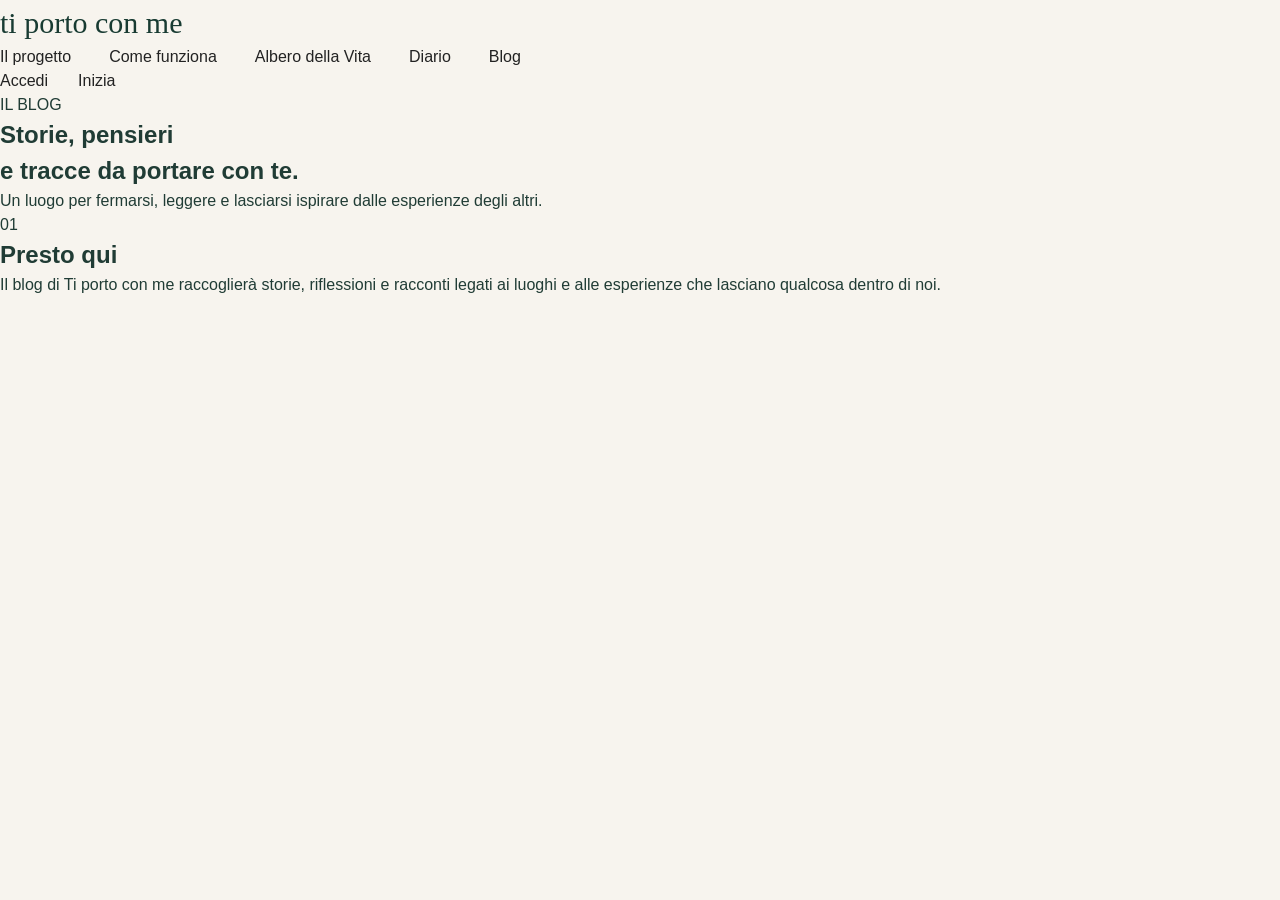
==== src/blog.html @ ff24ed56 "Collega pagina Blog" ====
<!DOCTYPE html>
<html lang="it">
<head>
  <meta charset="UTF-8">
  <meta name="viewport" content="width=device-width, initial-scale=1.0">
  <title>Blog — Ti porto con me</title>
  <link rel="stylesheet" href="style.css">
</head>

<body>

  <header class="site-header">
    <a href="index.html" class="logo">
      ti porto con me
    </a>

    <nav>
      <a href="index.html">Il progetto</a>
      <a href="index.html">Come funziona</a>
      <a href="index.html">Albero della Vita</a>
      <a href="diario.html">Diario</a>
      <a href="blog.html">Blog</a>
    </nav>

    <div class="header-actions">
      <a href="#" class="login">Accedi</a>
      <a href="racconta.html" class="btn-primary">Inizia</a>
    </div>
  </header>

  <main>

    <section class="page-intro">
      <span class="eyebrow">IL BLOG</span>

      <h1>
        Storie, pensieri<br>
        e tracce da portare con te.
      </h1>

      <p>
        Un luogo per fermarsi, leggere e lasciarsi ispirare
        dalle esperienze degli altri.
      </p>
    </section>

    <section class="blog-placeholder">

      <article class="blog-card">
        <span class="blog-number">01</span>
        <h2>Presto qui</h2>
        <p>
          Il blog di Ti porto con me raccoglierà storie,
          riflessioni e racconti legati ai luoghi e alle esperienze
          che lasciano qualcosa dentro di noi.
        </p>
      </article>

    </section>

  </main>

</body>
</html>
---- src/style.css ----
/* =========================================================
   TI PORTO CON ME
   STILE GENERALE
========================================================= */

* {
  box-sizing: border-box;
  margin: 0;
  padding: 0;
}

html {
  scroll-behavior: smooth;
}

body {
  font-family: Arial, Helvetica, sans-serif;
  color: #203c35;
  background: #f7f4ee;
  line-height: 1.5;
}

button,
input,
textarea {
  font: inherit;
}


/* =========================================================
   HEADER
========================================================= */

.header {
  height: 90px;
  padding: 0 6%;
  display: flex;
  align-items: center;
  justify-content: space-between;
  background: #f7f4ee;
  position: relative;
  z-index: 10;
}

.logo {
  display: flex;
  align-items: center;
  gap: 18px;
  text-decoration: none;
  font-family: Georgia, "Times New Roman", serif;
  font-size: 30px;
  color: #183b32;
}

.logo-mountain {
  font-size: 42px;
  line-height: 1;
}

nav {
  display: flex;
  gap: 38px;
}

nav a,
.header-actions a {
  text-decoration: none;
  color: #222;
  font-size: 16px;
}

nav a:hover,
.header-actions a:hover {
  color: #183b32;
}

.header-actions {
  display: flex;
  align-items: center;
  gap: 30px;
}

.button {
  background: #183b32;
  color: white !important;
  padding: 14px 25px;
  border-radius: 12px;
}


/* =========================================================
   PAGINA RACCONTA
========================================================= */

.racconta-page {
  padding: 65px 6% 90px;
  background: #f7f4ee;
}


/* =========================================================
   INTRODUZIONE
========================================================= */

.racconta-intro {
  max-width: 920px;
  margin: 0 auto 45px;
}

.racconta-symbol {
  width: 55px;
  height: 1px;
  background: #183b32;
  margin-bottom: 28px;
  position: relative;
}

.racconta-symbol::after {
  content: "⌁";
  position: absolute;
  left: 20px;
  top: -18px;
  background: #f7f4ee;
  padding: 0 8px;
  font-size: 25px;
  color: #183b32;
}

.racconta-intro h1 {
  font-family: Georgia, "Times New Roman", serif;
  font-size: clamp(46px, 5vw, 72px);
  line-height: 1.05;
  font-weight: 400;
  letter-spacing: -2px;
  color: #183b32;
  max-width: 850px;
}

.racconta-intro p {
  margin-top: 25px;
  font-size: 19px;
  line-height: 1.7;
  color: #333;
  max-width: 600px;
}


/* =========================================================
   CARD RACCONTO
========================================================= */

.racconto-card {
  max-width: 920px;
  margin: 0 auto;
  background: #fffdf9;
  border: 1px solid rgba(32, 60, 53, 0.10);
  border-radius: 4px;
  padding: 55px;
  box-shadow: 0 15px 45px rgba(32, 60, 53, 0.05);
}


/* =========================================================
   FORM
========================================================= */

.form-group {
  margin-bottom: 34px;
}

.form-group > label {
  display: block;
  font-family: Georgia, "Times New Roman", serif;
  font-size: 23px;
  color: #183b32;
  margin-bottom: 12px;
}

.form-row {
  display: grid;
  grid-template-columns: 1fr 1fr;
  gap: 28px;
}

input[type="text"],
input[type="date"],
textarea {
  width: 100%;
  border: 1px solid rgba(32, 60, 53, 0.20);
  border-radius: 3px;
  background: #fff;
  color: #203c35;
  padding: 15px 17px;
  font-size: 16px;
  outline: none;
  transition: border-color 0.2s, box-shadow 0.2s;
}

input[type="text"]:focus,
input[type="date"]:focus,
textarea:focus {
  border-color: #183b32;
  box-shadow: 0 0 0 3px rgba(24, 59, 50, 0.07);
}

textarea {
  resize: vertical;
  min-height: 190px;
  line-height: 1.65;
}

input::placeholder,
textarea::placeholder {
  color: #999;
}


/* =========================================================
   EMOZIONI
========================================================= */

.emotions-group {
  margin-top: 15px;
}

.emotions-description {
  font-size: 15px;
  color: #666;
  margin-top: -4px;
  margin-bottom: 18px;
}

.emotions {
  display: flex;
  flex-wrap: wrap;
  gap: 10px;
}

.emotions button {
  border: 1px solid rgba(32, 60, 53, 0.20);
  background: transparent;
  color: #203c35;
  padding: 10px 18px;
  border-radius: 30px;
  cursor: pointer;
  transition:
    background 0.2s,
    color 0.2s,
    border-color 0.2s,
    transform 0.15s;
}

.emotions button:hover {
  border-color: #183b32;
  transform: translateY(-1px);
}

.emotions button.selected {
  background: #183b32;
  color: #fff;
  border-color: #183b32;
}


/* =========================================================
   INTENSITÀ EMOZIONI
========================================================= */

.intensity-area {
  display: none;
  margin-top: 28px;
  padding: 25px 28px;
  background: #f3f1eb;
  border-radius: 3px;
  border-left: 3px solid #183b32;
}

.intensity-area.visible {
  display: block;
}

.intensity-title {
  font-family: Georgia, "Times New Roman", serif;
  font-size: 21px;
  color: #183b32;
  margin-bottom: 4px;
}

.intensity-subtitle {
  font-size: 14px;
  color: #666;
  margin-bottom: 22px;
}

.emotion-intensity {
  display: grid;
  grid-template-columns: 160px 1fr;
  align-items: center;
  gap: 20px;
  padding: 13px 0;
  border-bottom: 1px solid rgba(32, 60, 53, 0.10);
}

.emotion-intensity:last-child {
  border-bottom: none;
}

.emotion-intensity-name {
  font-family: Georgia, "Times New Roman", serif;
  font-size: 18px;
  color: #183b32;
}

.intensity-scale {
  display: flex;
  align-items: center;
  gap: 9px;
}

.intensity-dot {
  width: 24px;
  height: 24px;
  border-radius: 50%;
  border: 1px solid rgba(32, 60, 53, 0.30);
  background: transparent;
  cursor: pointer;
  transition:
    background 0.2s,
    border-color 0.2s,
    transform 0.15s;
}

.intensity-dot:hover {
  transform: scale(1.1);
  border-color: #183b32;
}

.intensity-dot.active {
  background: #183b32;
  border-color: #183b32;
}

.intensity-value {
  margin-left: 7px;
  font-size: 14px;
  color: #666;
  min-width: 28px;
}


/* =========================================================
   FOTOGRAFIA
========================================================= */

.photo-upload {
  min-height: 125px;
  border: 1px dashed rgba(32, 60, 53, 0.30);
  background: #fcfbf7;
  display: flex;
  align-items: center;
  justify-content: center;
  gap: 14px;
  padding: 25px;
  transition:
    border-color 0.2s,
    background 0.2s;
}

.photo-upload:hover {
  border-color: #183b32;
  background: #faf8f2;
}

.photo-upload input[type="file"] {
  max-width: 250px;
  color: #333;
}

.photo-upload span {
  font-size: 16px;
  color: #555;
}

.photo-preview {
  display: none;
  margin-top: 20px;
  width: 100%;
  overflow: hidden;
  border-radius: 4px;
}

.photo-preview:not(:empty) {
  display: block;
}

.photo-preview img {
  display: block;
  width: 100%;
  max-height: 520px;
  object-fit: cover;
  border-radius: 4px;
}


/* =========================================================
   NOTA PRIVACY
========================================================= */

.privacy-note {
  display: flex;
  align-items: center;
  gap: 18px;
  padding: 23px 25px;
  margin-top: 10px;
  background: #f1f0eb;
  color: #35544c;
}

.privacy-note span {
  font-size: 29px;
  flex-shrink: 0;
}

.privacy-note p {
  font-size: 15px;
  line-height: 1.5;
}


/* =========================================================
   AZIONI FORM
========================================================= */

.form-actions {
  display: flex;
  align-items: center;
  justify-content: space-between;
  gap: 25px;
  margin-top: 45px;
  padding-top: 30px;
  border-top: 1px solid rgba(32, 60, 53, 0.15);
}

.secondary-button {
  color: #183b32;
  text-decoration: none;
  font-size: 16px;
}

.secondary-button:hover {
  text-decoration: underline;
}

.primary-button {
  border: none;
  background: #183b32;
  color: white;
  padding: 17px 30px;
  border-radius: 12px;
  font-size: 16px;
  cursor: pointer;
  transition:
    background 0.2s,
    transform 0.15s;
}

.primary-button:hover {
  background: #102f28;
  transform: translateY(-1px);
}


/* =========================================================
   FOOTER
========================================================= */

footer {
  min-height: 100px;
  padding: 25px 6%;
  display: flex;
  align-items: center;
  justify-content: space-between;
  gap: 30px;
  background: #183b32;
  color: white;
}

.footer-logo {
  font-family: Georgia, "Times New Roman", serif;
  font-size: 21px;
  white-space: nowrap;
}

.footer-logo span {
  font-size: 30px;
  margin-right: 8px;
}

.copyright {
  font-size: 14px;
  white-space: nowrap;
}

.footer-links {
  display: flex;
  gap: 30px;
}

.footer-links a {
  color: white;
  text-decoration: none;
  font-size: 14px;
}

.footer-links a:hover {
  text-decoration: underline;
}

.social {
  font-size: 24px;
  white-space: nowrap;
}


/* =========================================================
   RESPONSIVE — TABLET
========================================================= */

@media (max-width: 900px) {

  nav {
    display: none;
  }

  .header {
    padding: 0 5%;
  }

  .racconta-page {
    padding: 50px 5% 70px;
  }

  .racconto-card {
    padding: 40px;
  }

  .emotion-intensity {
    grid-template-columns: 130px 1fr;
  }

  footer {
    flex-wrap: wrap;
  }
}


/* =========================================================
   RESPONSIVE — MOBILE
========================================================= */

@media (max-width: 600px) {

  .header {
    height: 75px;
    padding: 0 6%;
  }

  .logo {
    font-size: 22px;
    gap: 10px;
  }

  .logo-mountain {
    font-size: 30px;
  }

  .header-actions {
    gap: 0;
  }

  .header-actions a:first-child {
    display: none;
  }

  .header-actions .button {
    padding: 11px 18px;
  }

  .racconta-page {
    padding: 40px 5% 60px;
  }

  .racconta-intro {
    margin-bottom: 30px;
  }

  .racconta-intro h1 {
    font-size: 43px;
    letter-spacing: -1px;
  }

  .racconta-intro p {
    font-size: 17px;
  }

  .racconto-card {
    padding: 28px 20px;
  }

  .form-row {
    grid-template-columns: 1fr;
    gap: 0;
  }

  .form-group > label {
    font-size: 21px;
  }

  .emotions {
    gap: 8px;
  }

  .emotions button {
    padding: 9px 14px;
    font-size: 14px;
  }

  .intensity-area {
    padding: 20px 16px;
  }

  .emotion-intensity {
    grid-template-columns: 1fr;
    gap: 8px;
  }

  .intensity-scale {
    gap: 7px;
  }

  .intensity-dot {
    width: 27px;
    height: 27px;
  }

  .photo-upload {
    flex-direction: column;
    text-align: center;
  }

  .photo-upload span {
    font-size: 14px;
  }

  .privacy-note {
    align-items: flex-start;
    padding: 20px;
  }

  .form-actions {
    flex-direction: column-reverse;
    align-items: stretch;
  }

  .primary-button {
    width: 100%;
  }

  .secondary-button {
    text-align: center;
  }

  footer {
    padding: 30px 6%;
    flex-direction: column;
    align-items: flex-start;
  }

  .footer-links {
    display: none;
  }

  .social {
    align-self: flex-end;
  }

  .copyright {
    white-space: normal;
  }
}
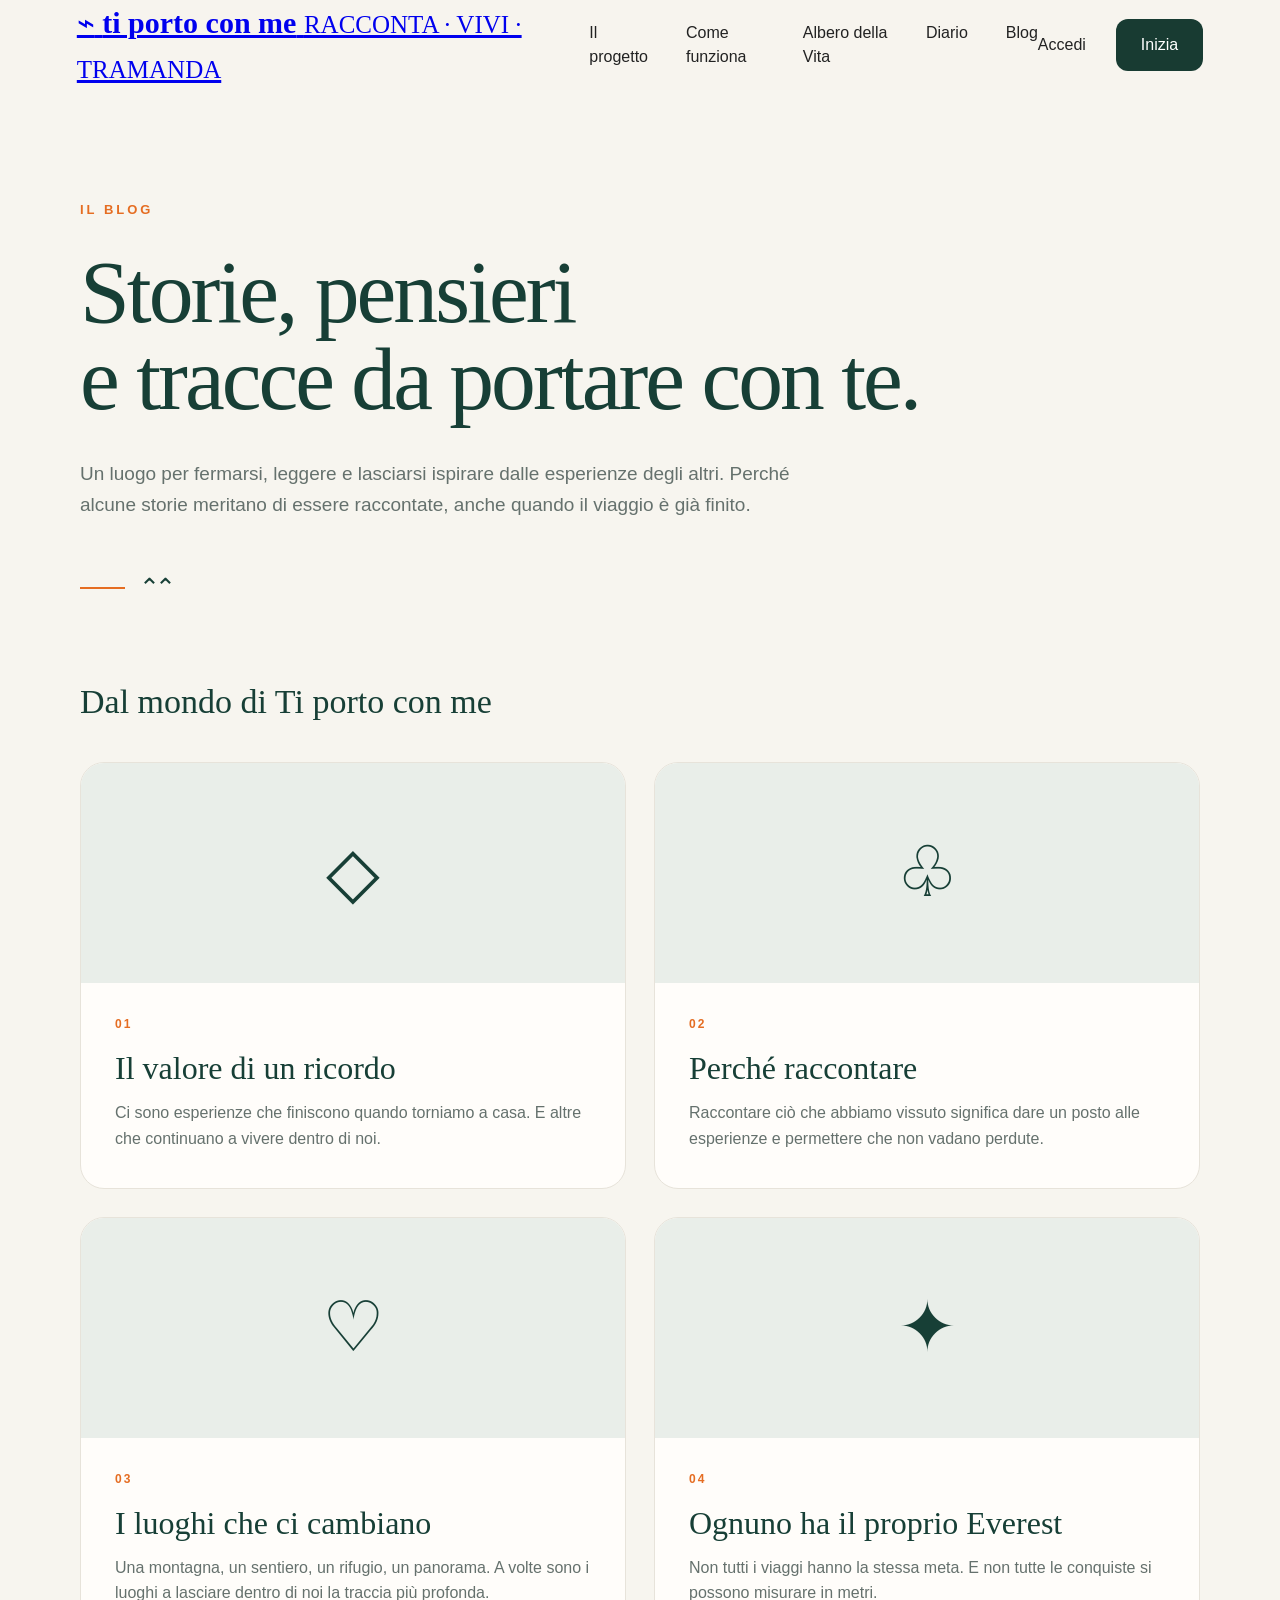
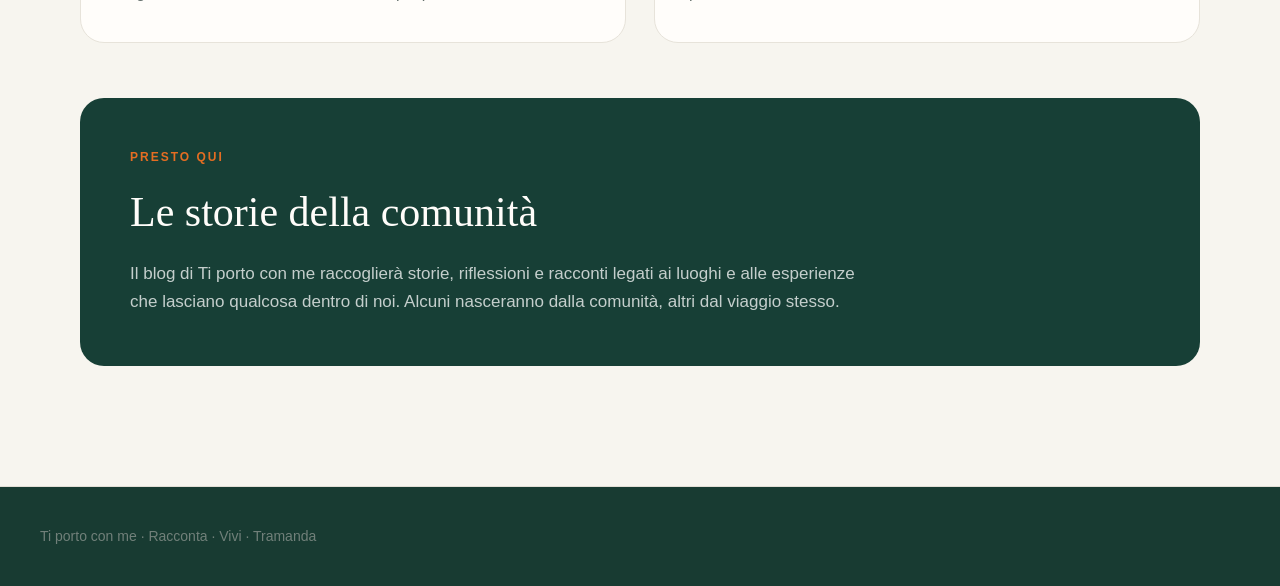
==== commit 4ccfcc39: "Completa pagina Blog" ====
--- a/src/blog.html
+++ b/src/blog.html
@@ -1,64 +1,457 @@
 <!DOCTYPE html>
 <html lang="it">
 <head>
-  <meta charset="UTF-8">
-  <meta name="viewport" content="width=device-width, initial-scale=1.0">
-  <title>Blog — Ti porto con me</title>
-  <link rel="stylesheet" href="style.css">
+    <meta charset="UTF-8">
+    <meta name="viewport" content="width=device-width, initial-scale=1.0">
+
+    <title>Blog — Ti porto con me</title>
+
+    <link rel="stylesheet" href="style.css">
+
+    <style>
+        /* =========================================================
+           BLOG — STILI SPECIFICI DELLA PAGINA
+           ========================================================= */
+
+        .blog-page {
+            min-height: 100vh;
+            background: #f7f5ef;
+            color: #173f36;
+        }
+
+        .blog-hero {
+            max-width: 1200px;
+            margin: 0 auto;
+            padding: 110px 40px 70px;
+        }
+
+        .blog-eyebrow {
+            margin: 0 0 28px;
+            color: #e56d22;
+            font-size: 13px;
+            font-weight: 700;
+            letter-spacing: 3px;
+            text-transform: uppercase;
+        }
+
+        .blog-title {
+            max-width: 850px;
+            margin: 0;
+            color: #173f36;
+            font-family: Georgia, "Times New Roman", serif;
+            font-size: clamp(52px, 7vw, 92px);
+            font-weight: 400;
+            line-height: .98;
+            letter-spacing: -3px;
+        }
+
+        .blog-intro {
+            max-width: 720px;
+            margin: 35px 0 0;
+            color: #65716d;
+            font-size: 19px;
+            line-height: 1.65;
+        }
+
+        .blog-divider {
+            display: flex;
+            align-items: center;
+            gap: 14px;
+            margin-top: 48px;
+        }
+
+        .blog-divider-line {
+            width: 45px;
+            height: 2px;
+            background: #e56d22;
+        }
+
+        .blog-divider-mountain {
+            color: #173f36;
+            font-size: 25px;
+            letter-spacing: -5px;
+        }
+
+        .blog-content {
+            max-width: 1200px;
+            margin: 0 auto;
+            padding: 0 40px 120px;
+        }
+
+        .blog-section-label {
+            margin: 0 0 35px;
+            color: #173f36;
+            font-family: Georgia, "Times New Roman", serif;
+            font-size: 34px;
+            font-weight: 400;
+        }
+
+        .blog-grid {
+            display: grid;
+            grid-template-columns: repeat(2, 1fr);
+            gap: 28px;
+        }
+
+        .blog-card {
+            overflow: hidden;
+            background: #fffdfa;
+            border: 1px solid #e7e3da;
+            border-radius: 24px;
+            transition: transform .2s ease, box-shadow .2s ease;
+        }
+
+        .blog-card:hover {
+            transform: translateY(-4px);
+            box-shadow: 0 16px 40px rgba(23, 63, 54, .08);
+        }
+
+        .blog-card-top {
+            min-height: 220px;
+            display: flex;
+            align-items: center;
+            justify-content: center;
+            background: #e9eee9;
+        }
+
+        .blog-card-symbol {
+            color: #173f36;
+            font-family: Georgia, "Times New Roman", serif;
+            font-size: 70px;
+            line-height: 1;
+        }
+
+        .blog-card-body {
+            padding: 32px 34px 36px;
+        }
+
+        .blog-card-number {
+            margin-bottom: 18px;
+            color: #e56d22;
+            font-size: 12px;
+            font-weight: 700;
+            letter-spacing: 2px;
+        }
+
+        .blog-card-title {
+            margin: 0 0 14px;
+            color: #173f36;
+            font-family: Georgia, "Times New Roman", serif;
+            font-size: 32px;
+            font-weight: 400;
+            line-height: 1.1;
+        }
+
+        .blog-card-text {
+            margin: 0;
+            color: #65716d;
+            font-size: 16px;
+            line-height: 1.6;
+        }
+
+        .blog-coming {
+            margin-top: 55px;
+            padding: 50px;
+            background: #173f36;
+            border-radius: 24px;
+            color: #fffdfa;
+        }
+
+        .blog-coming-number {
+            margin-bottom: 15px;
+            color: #e56d22;
+            font-size: 12px;
+            font-weight: 700;
+            letter-spacing: 2px;
+        }
+
+        .blog-coming-title {
+            margin: 0 0 16px;
+            color: #fffdfa;
+            font-family: Georgia, "Times New Roman", serif;
+            font-size: 42px;
+            font-weight: 400;
+        }
+
+        .blog-coming-text {
+            max-width: 750px;
+            margin: 0;
+            color: rgba(255,255,255,.75);
+            font-size: 17px;
+            line-height: 1.65;
+        }
+
+        .blog-footer {
+            border-top: 1px solid #e2ded5;
+            padding: 35px 40px;
+            text-align: center;
+            color: #71807a;
+            font-size: 14px;
+        }
+
+        @media (max-width: 800px) {
+
+            .blog-hero {
+                padding: 80px 24px 50px;
+            }
+
+            .blog-content {
+                padding: 0 24px 80px;
+            }
+
+            .blog-grid {
+                grid-template-columns: 1fr;
+            }
+
+            .blog-title {
+                font-size: 55px;
+                letter-spacing: -2px;
+            }
+
+            .blog-coming {
+                padding: 35px 28px;
+            }
+
+            .blog-coming-title {
+                font-size: 34px;
+            }
+        }
+    </style>
 </head>
 
 <body>
 
-  <header class="site-header">
-    <a href="index.html" class="logo">
-      ti porto con me
-    </a>
-
-    <nav>
-      <a href="index.html">Il progetto</a>
-      <a href="index.html">Come funziona</a>
-      <a href="index.html">Albero della Vita</a>
-      <a href="diario.html">Diario</a>
-      <a href="blog.html">Blog</a>
-    </nav>
-
-    <div class="header-actions">
-      <a href="#" class="login">Accedi</a>
-      <a href="racconta.html" class="btn-primary">Inizia</a>
+    <div class="blog-page">
+
+        <!-- =====================================================
+             HEADER
+             ===================================================== -->
+
+        <header class="header">
+
+            <div class="logo">
+                <a href="index.html">
+                    <span>⌁</span>
+                    <strong>ti porto con me</strong>
+                    <small>RACCONTA · VIVI · TRAMANDA</small>
+                </a>
+            </div>
+
+            <nav>
+                <a href="index.html">Il progetto</a>
+                <a href="index.html">Come funziona</a>
+                <a href="index.html">Albero della Vita</a>
+                <a href="diario.html">Diario</a>
+                <a href="blog.html">Blog</a>
+            </nav>
+
+            <div class="header-actions">
+                <a href="#">Accedi</a>
+                <a href="racconta.html" class="button">Inizia</a>
+            </div>
+
+        </header>
+
+
+        <!-- =====================================================
+             HERO BLOG
+             ===================================================== -->
+
+        <main>
+
+            <section class="blog-hero">
+
+                <p class="blog-eyebrow">
+                    IL BLOG
+                </p>
+
+                <h1 class="blog-title">
+                    Storie, pensieri<br>
+                    e tracce da portare con te.
+                </h1>
+
+                <p class="blog-intro">
+                    Un luogo per fermarsi, leggere e lasciarsi ispirare
+                    dalle esperienze degli altri. Perché alcune storie
+                    meritano di essere raccontate, anche quando il viaggio
+                    è già finito.
+                </p>
+
+                <div class="blog-divider">
+                    <div class="blog-divider-line"></div>
+                    <div class="blog-divider-mountain">⌃⌃</div>
+                </div>
+
+            </section>
+
+
+            <!-- =================================================
+                 CONTENUTO
+                 ================================================= -->
+
+            <section class="blog-content">
+
+                <h2 class="blog-section-label">
+                    Dal mondo di Ti porto con me
+                </h2>
+
+                <div class="blog-grid">
+
+                    <article class="blog-card">
+
+                        <div class="blog-card-top">
+                            <div class="blog-card-symbol">
+                                ◇
+                            </div>
+                        </div>
+
+                        <div class="blog-card-body">
+
+                            <div class="blog-card-number">
+                                01
+                            </div>
+
+                            <h3 class="blog-card-title">
+                                Il valore di un ricordo
+                            </h3>
+
+                            <p class="blog-card-text">
+                                Ci sono esperienze che finiscono quando
+                                torniamo a casa. E altre che continuano
+                                a vivere dentro di noi.
+                            </p>
+
+                        </div>
+
+                    </article>
+
+
+                    <article class="blog-card">
+
+                        <div class="blog-card-top">
+                            <div class="blog-card-symbol">
+                                ♧
+                            </div>
+                        </div>
+
+                        <div class="blog-card-body">
+
+                            <div class="blog-card-number">
+                                02
+                            </div>
+
+                            <h3 class="blog-card-title">
+                                Perché raccontare
+                            </h3>
+
+                            <p class="blog-card-text">
+                                Raccontare ciò che abbiamo vissuto significa
+                                dare un posto alle esperienze e permettere
+                                che non vadano perdute.
+                            </p>
+
+                        </div>
+
+                    </article>
+
+
+                    <article class="blog-card">
+
+                        <div class="blog-card-top">
+                            <div class="blog-card-symbol">
+                                ♡
+                            </div>
+                        </div>
+
+                        <div class="blog-card-body">
+
+                            <div class="blog-card-number">
+                                03
+                            </div>
+
+                            <h3 class="blog-card-title">
+                                I luoghi che ci cambiano
+                            </h3>
+
+                            <p class="blog-card-text">
+                                Una montagna, un sentiero, un rifugio,
+                                un panorama. A volte sono i luoghi a lasciare
+                                dentro di noi la traccia più profonda.
+                            </p>
+
+                        </div>
+
+                    </article>
+
+
+                    <article class="blog-card">
+
+                        <div class="blog-card-top">
+                            <div class="blog-card-symbol">
+                                ✦
+                            </div>
+                        </div>
+
+                        <div class="blog-card-body">
+
+                            <div class="blog-card-number">
+                                04
+                            </div>
+
+                            <h3 class="blog-card-title">
+                                Ognuno ha il proprio Everest
+                            </h3>
+
+                            <p class="blog-card-text">
+                                Non tutti i viaggi hanno la stessa meta.
+                                E non tutte le conquiste si possono misurare
+                                in metri.
+                            </p>
+
+                        </div>
+
+                    </article>
+
+                </div>
+
+
+                <!-- =============================================
+                     PROSSIMAMENTE
+                     ============================================= -->
+
+                <div class="blog-coming">
+
+                    <div class="blog-coming-number">
+                        PRESTO QUI
+                    </div>
+
+                    <h2 class="blog-coming-title">
+                        Le storie della comunità
+                    </h2>
+
+                    <p class="blog-coming-text">
+                        Il blog di Ti porto con me raccoglierà storie,
+                        riflessioni e racconti legati ai luoghi e alle
+                        esperienze che lasciano qualcosa dentro di noi.
+                        Alcuni nasceranno dalla comunità, altri dal
+                        viaggio stesso.
+                    </p>
+
+                </div>
+
+            </section>
+
+        </main>
+
+
+        <!-- =====================================================
+             FOOTER
+             ===================================================== -->
+
+        <footer class="blog-footer">
+            Ti porto con me · Racconta · Vivi · Tramanda
+        </footer>
+
     </div>
-  </header>
-
-  <main>
-
-    <section class="page-intro">
-      <span class="eyebrow">IL BLOG</span>
-
-      <h1>
-        Storie, pensieri<br>
-        e tracce da portare con te.
-      </h1>
-
-      <p>
-        Un luogo per fermarsi, leggere e lasciarsi ispirare
-        dalle esperienze degli altri.
-      </p>
-    </section>
-
-    <section class="blog-placeholder">
-
-      <article class="blog-card">
-        <span class="blog-number">01</span>
-        <h2>Presto qui</h2>
-        <p>
-          Il blog di Ti porto con me raccoglierà storie,
-          riflessioni e racconti legati ai luoghi e alle esperienze
-          che lasciano qualcosa dentro di noi.
-        </p>
-      </article>
-
-    </section>
-
-  </main>
 
 </body>
 </html>
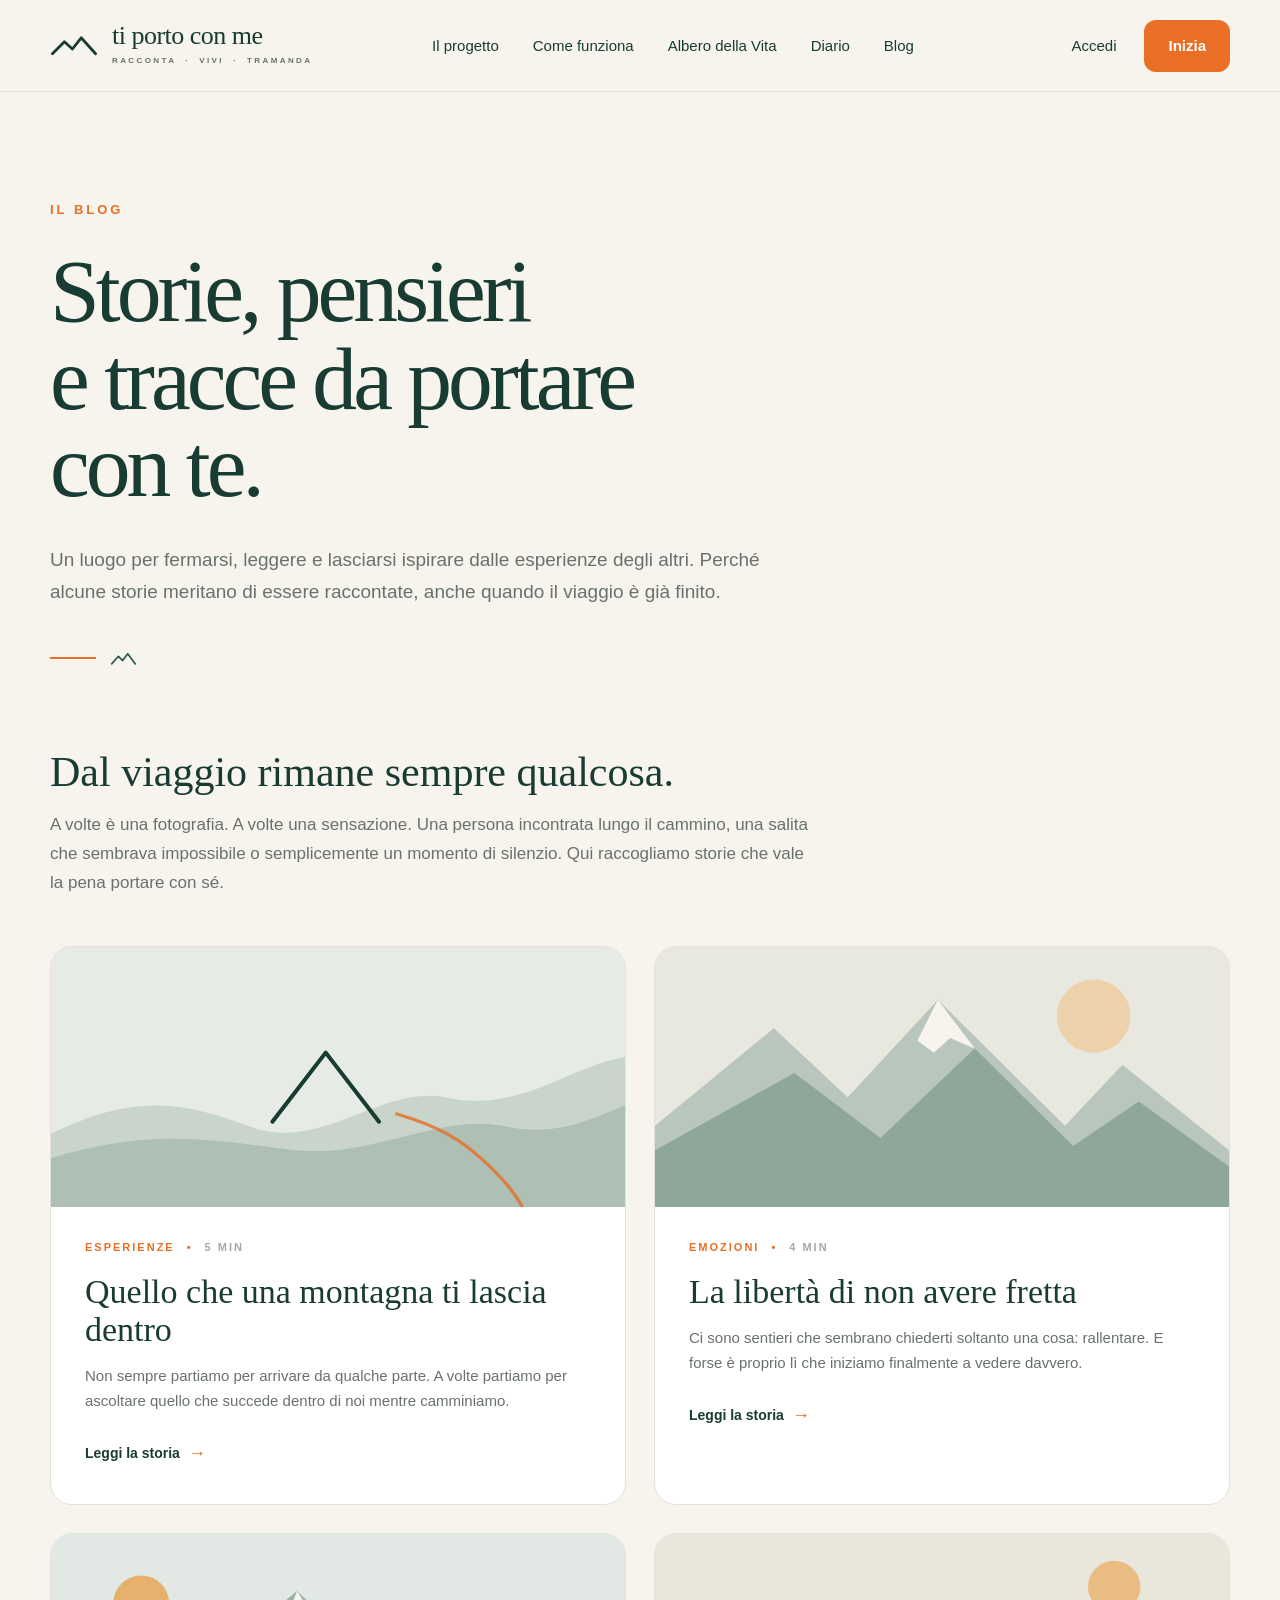
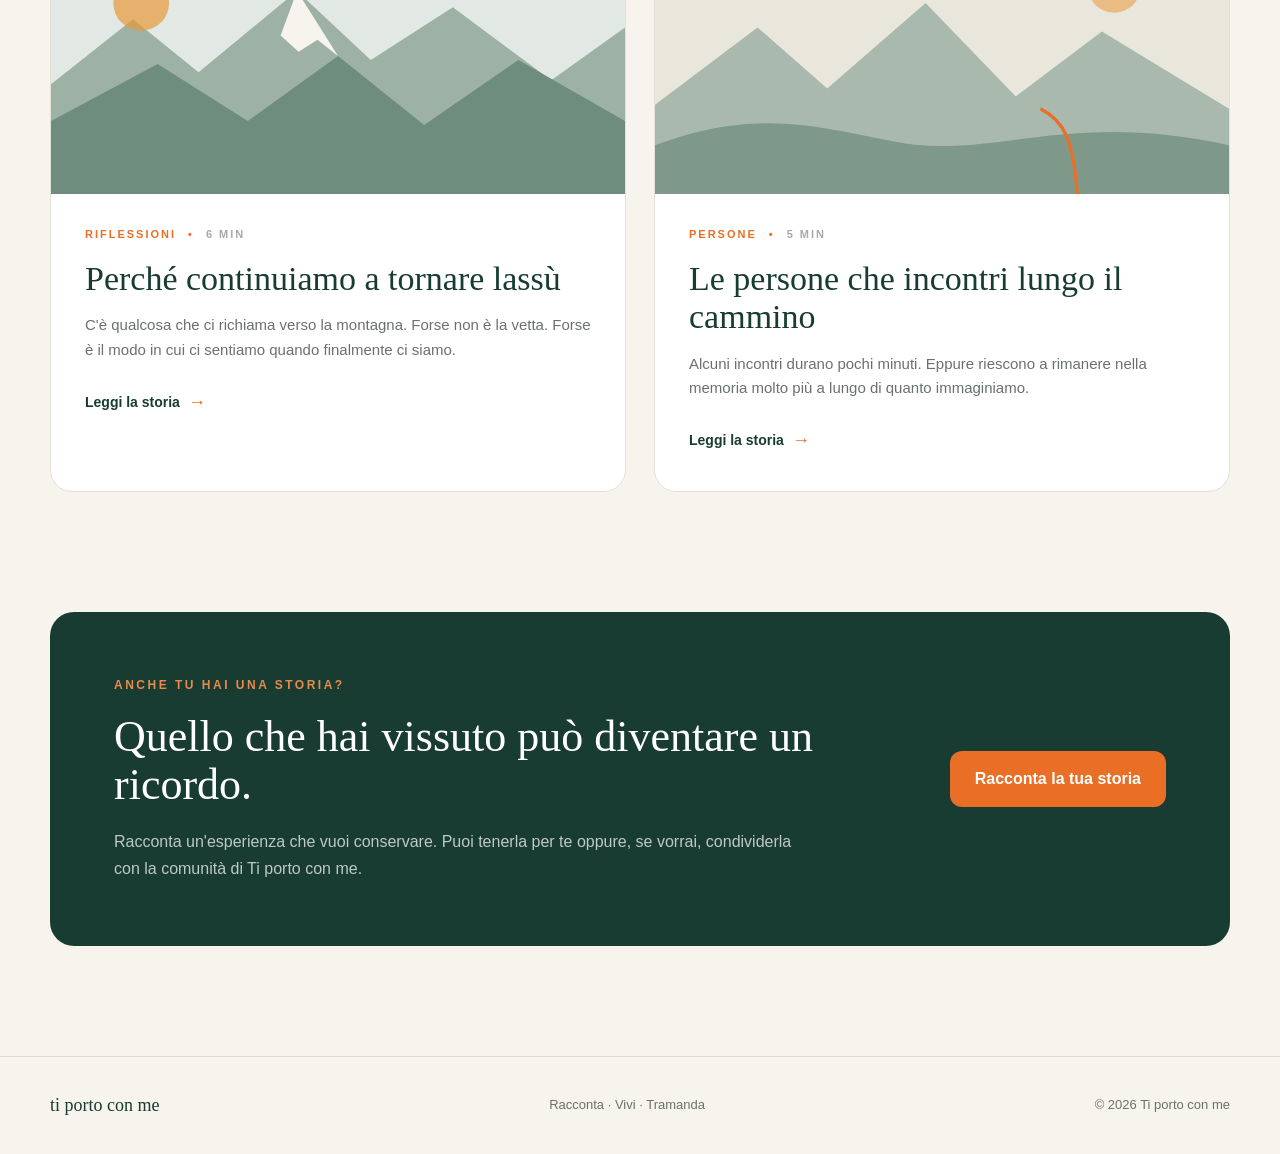
==== commit 8d273c7d: "Ridisegna pagina Blog" ====
--- a/src/blog.html
+++ b/src/blog.html
@@ -1,457 +1,1057 @@
 <!DOCTYPE html>
 <html lang="it">
 <head>
-    <meta charset="UTF-8">
-    <meta name="viewport" content="width=device-width, initial-scale=1.0">
-
-    <title>Blog — Ti porto con me</title>
-
-    <link rel="stylesheet" href="style.css">
-
-    <style>
-        /* =========================================================
-           BLOG — STILI SPECIFICI DELLA PAGINA
-           ========================================================= */
-
-        .blog-page {
-            min-height: 100vh;
-            background: #f7f5ef;
-            color: #173f36;
-        }
-
-        .blog-hero {
-            max-width: 1200px;
-            margin: 0 auto;
-            padding: 110px 40px 70px;
-        }
-
-        .blog-eyebrow {
-            margin: 0 0 28px;
-            color: #e56d22;
-            font-size: 13px;
-            font-weight: 700;
-            letter-spacing: 3px;
-            text-transform: uppercase;
-        }
-
-        .blog-title {
-            max-width: 850px;
-            margin: 0;
-            color: #173f36;
-            font-family: Georgia, "Times New Roman", serif;
-            font-size: clamp(52px, 7vw, 92px);
-            font-weight: 400;
-            line-height: .98;
-            letter-spacing: -3px;
-        }
-
-        .blog-intro {
-            max-width: 720px;
-            margin: 35px 0 0;
-            color: #65716d;
-            font-size: 19px;
-            line-height: 1.65;
-        }
-
-        .blog-divider {
-            display: flex;
-            align-items: center;
-            gap: 14px;
-            margin-top: 48px;
-        }
-
-        .blog-divider-line {
-            width: 45px;
-            height: 2px;
-            background: #e56d22;
-        }
-
-        .blog-divider-mountain {
-            color: #173f36;
-            font-size: 25px;
-            letter-spacing: -5px;
-        }
-
-        .blog-content {
-            max-width: 1200px;
-            margin: 0 auto;
-            padding: 0 40px 120px;
-        }
-
-        .blog-section-label {
-            margin: 0 0 35px;
-            color: #173f36;
-            font-family: Georgia, "Times New Roman", serif;
-            font-size: 34px;
-            font-weight: 400;
-        }
-
-        .blog-grid {
-            display: grid;
-            grid-template-columns: repeat(2, 1fr);
-            gap: 28px;
-        }
-
-        .blog-card {
-            overflow: hidden;
-            background: #fffdfa;
-            border: 1px solid #e7e3da;
-            border-radius: 24px;
-            transition: transform .2s ease, box-shadow .2s ease;
-        }
-
-        .blog-card:hover {
-            transform: translateY(-4px);
-            box-shadow: 0 16px 40px rgba(23, 63, 54, .08);
-        }
-
-        .blog-card-top {
-            min-height: 220px;
-            display: flex;
-            align-items: center;
-            justify-content: center;
-            background: #e9eee9;
-        }
-
-        .blog-card-symbol {
-            color: #173f36;
-            font-family: Georgia, "Times New Roman", serif;
-            font-size: 70px;
-            line-height: 1;
-        }
-
-        .blog-card-body {
-            padding: 32px 34px 36px;
-        }
-
-        .blog-card-number {
-            margin-bottom: 18px;
-            color: #e56d22;
-            font-size: 12px;
-            font-weight: 700;
-            letter-spacing: 2px;
-        }
-
-        .blog-card-title {
-            margin: 0 0 14px;
-            color: #173f36;
-            font-family: Georgia, "Times New Roman", serif;
-            font-size: 32px;
-            font-weight: 400;
-            line-height: 1.1;
-        }
-
-        .blog-card-text {
-            margin: 0;
-            color: #65716d;
-            font-size: 16px;
-            line-height: 1.6;
-        }
-
-        .blog-coming {
-            margin-top: 55px;
-            padding: 50px;
-            background: #173f36;
-            border-radius: 24px;
-            color: #fffdfa;
-        }
-
-        .blog-coming-number {
-            margin-bottom: 15px;
-            color: #e56d22;
-            font-size: 12px;
-            font-weight: 700;
-            letter-spacing: 2px;
-        }
-
-        .blog-coming-title {
-            margin: 0 0 16px;
-            color: #fffdfa;
-            font-family: Georgia, "Times New Roman", serif;
-            font-size: 42px;
-            font-weight: 400;
-        }
-
-        .blog-coming-text {
-            max-width: 750px;
-            margin: 0;
-            color: rgba(255,255,255,.75);
-            font-size: 17px;
-            line-height: 1.65;
-        }
-
-        .blog-footer {
-            border-top: 1px solid #e2ded5;
-            padding: 35px 40px;
-            text-align: center;
-            color: #71807a;
-            font-size: 14px;
-        }
-
-        @media (max-width: 800px) {
-
-            .blog-hero {
-                padding: 80px 24px 50px;
-            }
-
-            .blog-content {
-                padding: 0 24px 80px;
-            }
-
-            .blog-grid {
-                grid-template-columns: 1fr;
-            }
-
-            .blog-title {
-                font-size: 55px;
-                letter-spacing: -2px;
-            }
-
-            .blog-coming {
-                padding: 35px 28px;
-            }
-
-            .blog-coming-title {
-                font-size: 34px;
-            }
-        }
-    </style>
+  <meta charset="UTF-8">
+  <meta name="viewport" content="width=device-width, initial-scale=1.0">
+
+  <title>Blog | Ti porto con me</title>
+
+  <style>
+    /* =========================================================
+       TI PORTO CON ME — BLOG
+       ========================================================= */
+
+    :root {
+      --verde: #183b32;
+      --verde-2: #28584b;
+      --crema: #f7f4ee;
+      --crema-2: #efede6;
+      --arancio: #e86f25;
+      --grigio: #69716d;
+      --bianco: #ffffff;
+      --bordo: #dedbd3;
+    }
+
+    * {
+      box-sizing: border-box;
+      margin: 0;
+      padding: 0;
+    }
+
+    html {
+      scroll-behavior: smooth;
+    }
+
+    body {
+      background: var(--crema);
+      color: var(--verde);
+      font-family: Inter, Arial, sans-serif;
+      line-height: 1.6;
+    }
+
+    a {
+      color: inherit;
+      text-decoration: none;
+    }
+
+    /* =========================================================
+       HEADER
+       ========================================================= */
+
+    .header {
+      width: 100%;
+      height: 92px;
+      background: rgba(247, 244, 238, 0.97);
+      border-bottom: 1px solid #e5e1d9;
+      display: flex;
+      align-items: center;
+      position: relative;
+      z-index: 10;
+    }
+
+    .header-inner {
+      width: min(1180px, calc(100% - 64px));
+      margin: 0 auto;
+      display: flex;
+      align-items: center;
+      justify-content: space-between;
+    }
+
+    .logo {
+      display: flex;
+      align-items: center;
+      gap: 14px;
+      min-width: 260px;
+    }
+
+    .logo-mark {
+      width: 48px;
+      height: 32px;
+      position: relative;
+      flex-shrink: 0;
+    }
+
+    .logo-mark svg {
+      width: 100%;
+      height: 100%;
+      display: block;
+    }
+
+    .logo-text {
+      display: flex;
+      flex-direction: column;
+    }
+
+    .logo-name {
+      font-family: Georgia, "Times New Roman", serif;
+      font-size: 26px;
+      line-height: 1;
+      letter-spacing: -0.5px;
+      color: var(--verde);
+    }
+
+    .logo-tagline {
+      margin-top: 6px;
+      font-size: 8px;
+      font-weight: 600;
+      letter-spacing: 2.4px;
+      color: var(--grigio);
+    }
+
+    .nav {
+      display: flex;
+      align-items: center;
+      gap: 34px;
+      font-size: 15px;
+      color: var(--verde);
+    }
+
+    .nav a {
+      transition: opacity 0.2s ease;
+      white-space: nowrap;
+    }
+
+    .nav a:hover {
+      opacity: 0.6;
+    }
+
+    .header-actions {
+      display: flex;
+      align-items: center;
+      gap: 28px;
+      margin-left: 38px;
+      font-size: 15px;
+      white-space: nowrap;
+    }
+
+    .start-button {
+      background: var(--arancio);
+      color: white;
+      padding: 14px 24px;
+      border-radius: 12px;
+      font-weight: 600;
+      transition: transform 0.2s ease, opacity 0.2s ease;
+    }
+
+    .start-button:hover {
+      transform: translateY(-1px);
+      opacity: 0.9;
+    }
+
+    /* =========================================================
+       HERO
+       ========================================================= */
+
+    .hero {
+      width: min(1180px, calc(100% - 64px));
+      margin: 0 auto;
+      padding: 108px 0 82px;
+    }
+
+    .eyebrow {
+      color: var(--arancio);
+      font-size: 13px;
+      font-weight: 700;
+      letter-spacing: 3px;
+      text-transform: uppercase;
+      margin-bottom: 26px;
+    }
+
+    .hero h1 {
+      max-width: 850px;
+      font-family: Georgia, "Times New Roman", serif;
+      font-size: clamp(58px, 7vw, 94px);
+      line-height: 0.98;
+      font-weight: 400;
+      letter-spacing: -4px;
+      color: var(--verde);
+    }
+
+    .hero-description {
+      max-width: 730px;
+      margin-top: 34px;
+      font-size: 19px;
+      line-height: 1.65;
+      color: var(--grigio);
+    }
+
+    .decoration {
+      display: flex;
+      align-items: center;
+      gap: 14px;
+      margin-top: 42px;
+    }
+
+    .decoration-line {
+      width: 46px;
+      height: 2px;
+      background: var(--arancio);
+    }
+
+    .decoration-mountain {
+      width: 27px;
+      height: 18px;
+    }
+
+    /* =========================================================
+       INTRO
+       ========================================================= */
+
+    .intro {
+      width: min(1180px, calc(100% - 64px));
+      margin: 0 auto;
+      padding: 0 0 48px;
+    }
+
+    .intro h2 {
+      font-family: Georgia, "Times New Roman", serif;
+      font-weight: 400;
+      font-size: 42px;
+      line-height: 1.1;
+      margin-bottom: 16px;
+    }
+
+    .intro p {
+      max-width: 760px;
+      color: var(--grigio);
+      font-size: 17px;
+      line-height: 1.7;
+    }
+
+    /* =========================================================
+       ARTICOLI
+       ========================================================= */
+
+    .articles {
+      width: min(1180px, calc(100% - 64px));
+      margin: 0 auto;
+      padding-bottom: 120px;
+    }
+
+    .article-grid {
+      display: grid;
+      grid-template-columns: repeat(2, 1fr);
+      gap: 28px;
+    }
+
+    .article-card {
+      background: var(--bianco);
+      border: 1px solid #e5e1d9;
+      border-radius: 22px;
+      overflow: hidden;
+      transition: transform 0.25s ease, box-shadow 0.25s ease;
+    }
+
+    .article-card:hover {
+      transform: translateY(-4px);
+      box-shadow: 0 18px 45px rgba(24, 59, 50, 0.08);
+    }
+
+    .article-image {
+      height: 260px;
+      background:
+        linear-gradient(
+          135deg,
+          #dfe7e1 0%,
+          #eef0ea 45%,
+          #d5ddd7 100%
+        );
+      position: relative;
+      overflow: hidden;
+    }
+
+    .article-image svg {
+      width: 100%;
+      height: 100%;
+      display: block;
+    }
+
+    .article-content {
+      padding: 32px 34px 36px;
+    }
+
+    .article-meta {
+      display: flex;
+      align-items: center;
+      gap: 12px;
+      margin-bottom: 17px;
+      color: var(--arancio);
+      font-size: 11px;
+      font-weight: 700;
+      letter-spacing: 2px;
+      text-transform: uppercase;
+    }
+
+    .article-meta span:last-child {
+      color: #a5aaa6;
+    }
+
+    .article-card h3 {
+      font-family: Georgia, "Times New Roman", serif;
+      font-size: 34px;
+      line-height: 1.12;
+      font-weight: 400;
+      margin-bottom: 15px;
+    }
+
+    .article-card p {
+      color: var(--grigio);
+      font-size: 15px;
+      line-height: 1.65;
+      margin-bottom: 25px;
+    }
+
+    .read-more {
+      display: inline-flex;
+      align-items: center;
+      gap: 8px;
+      color: var(--verde);
+      font-size: 14px;
+      font-weight: 700;
+    }
+
+    .read-more::after {
+      content: "→";
+      color: var(--arancio);
+      font-size: 18px;
+      transition: transform 0.2s ease;
+    }
+
+    .article-card:hover .read-more::after {
+      transform: translateX(4px);
+    }
+
+    /* =========================================================
+       SEZIONE FINALE
+       ========================================================= */
+
+    .closing {
+      width: min(1180px, calc(100% - 64px));
+      margin: 0 auto 110px;
+      background: var(--verde);
+      color: white;
+      border-radius: 24px;
+      padding: 64px;
+      display: flex;
+      align-items: center;
+      justify-content: space-between;
+      gap: 50px;
+    }
+
+    .closing-text {
+      max-width: 700px;
+    }
+
+    .closing-label {
+      color: #e98a4d;
+      font-size: 12px;
+      font-weight: 700;
+      letter-spacing: 2.5px;
+      text-transform: uppercase;
+      margin-bottom: 18px;
+    }
+
+    .closing h2 {
+      font-family: Georgia, "Times New Roman", serif;
+      font-weight: 400;
+      font-size: 44px;
+      line-height: 1.1;
+      margin-bottom: 18px;
+    }
+
+    .closing p {
+      color: rgba(255,255,255,0.72);
+      font-size: 16px;
+      line-height: 1.7;
+    }
+
+    .closing-button {
+      flex-shrink: 0;
+      background: var(--arancio);
+      color: white;
+      border-radius: 12px;
+      padding: 15px 25px;
+      font-weight: 600;
+    }
+
+    /* =========================================================
+       FOOTER
+       ========================================================= */
+
+    .footer {
+      border-top: 1px solid #dedbd3;
+      padding: 34px 0;
+      color: var(--grigio);
+      font-size: 13px;
+    }
+
+    .footer-inner {
+      width: min(1180px, calc(100% - 64px));
+      margin: 0 auto;
+      display: flex;
+      justify-content: space-between;
+      align-items: center;
+    }
+
+    .footer-brand {
+      color: var(--verde);
+      font-family: Georgia, "Times New Roman", serif;
+      font-size: 18px;
+    }
+
+    /* =========================================================
+       RESPONSIVE
+       ========================================================= */
+
+    @media (max-width: 1050px) {
+
+      .nav {
+        gap: 20px;
+      }
+
+      .header-actions {
+        margin-left: 20px;
+        gap: 16px;
+      }
+
+      .logo {
+        min-width: auto;
+      }
+
+    }
+
+    @media (max-width: 850px) {
+
+      .header {
+        height: auto;
+        padding: 18px 0;
+      }
+
+      .header-inner {
+        flex-wrap: wrap;
+        gap: 20px;
+      }
+
+      .nav {
+        order: 3;
+        width: 100%;
+        justify-content: center;
+        flex-wrap: wrap;
+        gap: 16px 24px;
+      }
+
+      .header-actions {
+        margin-left: auto;
+      }
+
+      .hero {
+        padding-top: 70px;
+      }
+
+      .article-grid {
+        grid-template-columns: 1fr;
+      }
+
+      .closing {
+        flex-direction: column;
+        align-items: flex-start;
+        padding: 45px;
+      }
+
+    }
+
+    @media (max-width: 600px) {
+
+      .header-inner,
+      .hero,
+      .intro,
+      .articles,
+      .closing,
+      .footer-inner {
+        width: min(100% - 36px, 1180px);
+      }
+
+      .logo-name {
+        font-size: 22px;
+      }
+
+      .logo-tagline {
+        font-size: 7px;
+      }
+
+      .header-actions {
+        gap: 12px;
+      }
+
+      .header-actions > a:first-child {
+        display: none;
+      }
+
+      .start-button {
+        padding: 11px 17px;
+      }
+
+      .hero {
+        padding: 65px 0 60px;
+      }
+
+      .hero h1 {
+        font-size: 55px;
+        letter-spacing: -2.5px;
+      }
+
+      .hero-description {
+        font-size: 17px;
+      }
+
+      .intro h2 {
+        font-size: 35px;
+      }
+
+      .article-image {
+        height: 220px;
+      }
+
+      .article-content {
+        padding: 27px;
+      }
+
+      .article-card h3 {
+        font-size: 30px;
+      }
+
+      .closing {
+        margin-bottom: 70px;
+        padding: 35px 28px;
+      }
+
+      .closing h2 {
+        font-size: 36px;
+      }
+
+      .footer-inner {
+        flex-direction: column;
+        align-items: flex-start;
+        gap: 10px;
+      }
+
+    }
+  </style>
 </head>
 
 <body>
 
-    <div class="blog-page">
-
-        <!-- =====================================================
-             HEADER
-             ===================================================== -->
-
-        <header class="header">
-
-            <div class="logo">
-                <a href="index.html">
-                    <span>⌁</span>
-                    <strong>ti porto con me</strong>
-                    <small>RACCONTA · VIVI · TRAMANDA</small>
-                </a>
+  <!-- =======================================================
+       HEADER
+       ======================================================= -->
+
+  <header class="header">
+
+    <div class="header-inner">
+
+      <a href="index.html" class="logo">
+
+        <div class="logo-mark">
+          <svg viewBox="0 0 60 40" fill="none"
+               xmlns="http://www.w3.org/2000/svg">
+            <path
+              d="M3 31L18 16L28 25L39 11L57 31"
+              stroke="#183B32"
+              stroke-width="3.5"
+              stroke-linecap="round"
+              stroke-linejoin="round"
+            />
+          </svg>
+        </div>
+
+        <div class="logo-text">
+          <div class="logo-name">ti porto con me</div>
+          <div class="logo-tagline">
+            RACCONTA&nbsp;&nbsp;·&nbsp;&nbsp;VIVI&nbsp;&nbsp;·&nbsp;&nbsp;TRAMANDA
+          </div>
+        </div>
+
+      </a>
+
+      <nav class="nav">
+
+        <a href="index.html">Il progetto</a>
+
+        <a href="index.html">Come funziona</a>
+
+        <a href="index.html">Albero della Vita</a>
+
+        <a href="diario.html">Diario</a>
+
+        <a href="blog.html">Blog</a>
+
+      </nav>
+
+      <div class="header-actions">
+
+        <a href="#">Accedi</a>
+
+        <a href="racconto.html" class="start-button">
+          Inizia
+        </a>
+
+      </div>
+
+    </div>
+
+  </header>
+
+
+  <!-- =======================================================
+       HERO
+       ======================================================= -->
+
+  <main>
+
+    <section class="hero">
+
+      <div class="eyebrow">
+        Il blog
+      </div>
+
+      <h1>
+        Storie, pensieri<br>
+        e tracce da portare<br>
+        con te.
+      </h1>
+
+      <p class="hero-description">
+        Un luogo per fermarsi, leggere e lasciarsi ispirare
+        dalle esperienze degli altri. Perché alcune storie
+        meritano di essere raccontate, anche quando il viaggio
+        è già finito.
+      </p>
+
+      <div class="decoration">
+
+        <div class="decoration-line"></div>
+
+        <svg class="decoration-mountain"
+             viewBox="0 0 32 20"
+             fill="none"
+             xmlns="http://www.w3.org/2000/svg">
+
+          <path
+            d="M2 17L10 8L15 13L21 5L30 17"
+            stroke="#28584B"
+            stroke-width="2"
+            stroke-linecap="round"
+            stroke-linejoin="round"
+          />
+
+        </svg>
+
+      </div>
+
+    </section>
+
+
+    <!-- =====================================================
+         INTRO
+         ===================================================== -->
+
+    <section class="intro">
+
+      <h2>
+        Dal viaggio rimane sempre qualcosa.
+      </h2>
+
+      <p>
+        A volte è una fotografia. A volte una sensazione.
+        Una persona incontrata lungo il cammino, una salita
+        che sembrava impossibile o semplicemente un momento
+        di silenzio. Qui raccogliamo storie che vale la pena
+        portare con sé.
+      </p>
+
+    </section>
+
+
+    <!-- =====================================================
+         ARTICOLI
+         ===================================================== -->
+
+    <section class="articles">
+
+      <div class="article-grid">
+
+
+        <!-- ARTICOLO 1 -->
+
+        <article class="article-card">
+
+          <div class="article-image">
+
+            <svg viewBox="0 0 700 320"
+                 preserveAspectRatio="none"
+                 xmlns="http://www.w3.org/2000/svg">
+
+              <rect width="700" height="320" fill="#e7ebe5"/>
+
+              <path
+                d="M0 230
+                   C100 180 160 190 240 220
+                   C330 255 400 170 480 185
+                   C570 205 625 150 700 135
+                   L700 320
+                   L0 320Z"
+                fill="#c9d4cb"
+              />
+
+              <path
+                d="M0 260
+                   C130 220 205 240 300 250
+                   C390 260 475 205 550 220
+                   C620 235 660 210 700 195
+                   L700 320
+                   L0 320Z"
+                fill="#aebfb3"
+              />
+
+              <path
+                d="M420 205
+                   C470 220 500 235 535 270
+                   C555 290 565 302 575 320"
+                stroke="#e86f25"
+                stroke-width="4"
+                fill="none"
+                opacity=".8"
+              />
+
+              <path
+                d="M270 215L335 130L400 215"
+                stroke="#183b32"
+                stroke-width="5"
+                fill="none"
+                stroke-linecap="round"
+                stroke-linejoin="round"
+              />
+
+            </svg>
+
+          </div>
+
+          <div class="article-content">
+
+            <div class="article-meta">
+              <span>Esperienze</span>
+              <span>•</span>
+              <span>5 min</span>
             </div>
 
-            <nav>
-                <a href="index.html">Il progetto</a>
-                <a href="index.html">Come funziona</a>
-                <a href="index.html">Albero della Vita</a>
-                <a href="diario.html">Diario</a>
-                <a href="blog.html">Blog</a>
-            </nav>
-
-            <div class="header-actions">
-                <a href="#">Accedi</a>
-                <a href="racconta.html" class="button">Inizia</a>
+            <h3>
+              Quello che una montagna
+              ti lascia dentro
+            </h3>
+
+            <p>
+              Non sempre partiamo per arrivare da qualche parte.
+              A volte partiamo per ascoltare quello che succede
+              dentro di noi mentre camminiamo.
+            </p>
+
+            <a href="#" class="read-more">
+              Leggi la storia
+            </a>
+
+          </div>
+
+        </article>
+
+
+        <!-- ARTICOLO 2 -->
+
+        <article class="article-card">
+
+          <div class="article-image">
+
+            <svg viewBox="0 0 700 320"
+                 preserveAspectRatio="none"
+                 xmlns="http://www.w3.org/2000/svg">
+
+              <rect width="700" height="320" fill="#e9e8df"/>
+
+              <circle
+                cx="535"
+                cy="85"
+                r="45"
+                fill="#f0c58e"
+                opacity=".65"
+              />
+
+              <path
+                d="M0 220L145 100L235 185L345 65L500 220L570 145L700 250V320H0Z"
+                fill="#b9c6bd"
+              />
+
+              <path
+                d="M0 250L170 155L275 235L390 125L510 245L590 190L700 270V320H0Z"
+                fill="#8fa69a"
+              />
+
+              <path
+                d="M345 65L390 125L360 112L340 130L320 115Z"
+                fill="#f7f4ee"
+              />
+
+            </svg>
+
+          </div>
+
+          <div class="article-content">
+
+            <div class="article-meta">
+              <span>Emozioni</span>
+              <span>•</span>
+              <span>4 min</span>
             </div>
 
-        </header>
-
-
-        <!-- =====================================================
-             HERO BLOG
-             ===================================================== -->
-
-        <main>
-
-            <section class="blog-hero">
-
-                <p class="blog-eyebrow">
-                    IL BLOG
-                </p>
-
-                <h1 class="blog-title">
-                    Storie, pensieri<br>
-                    e tracce da portare con te.
-                </h1>
-
-                <p class="blog-intro">
-                    Un luogo per fermarsi, leggere e lasciarsi ispirare
-                    dalle esperienze degli altri. Perché alcune storie
-                    meritano di essere raccontate, anche quando il viaggio
-                    è già finito.
-                </p>
-
-                <div class="blog-divider">
-                    <div class="blog-divider-line"></div>
-                    <div class="blog-divider-mountain">⌃⌃</div>
-                </div>
-
-            </section>
-
-
-            <!-- =================================================
-                 CONTENUTO
-                 ================================================= -->
-
-            <section class="blog-content">
-
-                <h2 class="blog-section-label">
-                    Dal mondo di Ti porto con me
-                </h2>
-
-                <div class="blog-grid">
-
-                    <article class="blog-card">
-
-                        <div class="blog-card-top">
-                            <div class="blog-card-symbol">
-                                ◇
-                            </div>
-                        </div>
-
-                        <div class="blog-card-body">
-
-                            <div class="blog-card-number">
-                                01
-                            </div>
-
-                            <h3 class="blog-card-title">
-                                Il valore di un ricordo
-                            </h3>
-
-                            <p class="blog-card-text">
-                                Ci sono esperienze che finiscono quando
-                                torniamo a casa. E altre che continuano
-                                a vivere dentro di noi.
-                            </p>
-
-                        </div>
-
-                    </article>
-
-
-                    <article class="blog-card">
-
-                        <div class="blog-card-top">
-                            <div class="blog-card-symbol">
-                                ♧
-                            </div>
-                        </div>
-
-                        <div class="blog-card-body">
-
-                            <div class="blog-card-number">
-                                02
-                            </div>
-
-                            <h3 class="blog-card-title">
-                                Perché raccontare
-                            </h3>
-
-                            <p class="blog-card-text">
-                                Raccontare ciò che abbiamo vissuto significa
-                                dare un posto alle esperienze e permettere
-                                che non vadano perdute.
-                            </p>
-
-                        </div>
-
-                    </article>
-
-
-                    <article class="blog-card">
-
-                        <div class="blog-card-top">
-                            <div class="blog-card-symbol">
-                                ♡
-                            </div>
-                        </div>
-
-                        <div class="blog-card-body">
-
-                            <div class="blog-card-number">
-                                03
-                            </div>
-
-                            <h3 class="blog-card-title">
-                                I luoghi che ci cambiano
-                            </h3>
-
-                            <p class="blog-card-text">
-                                Una montagna, un sentiero, un rifugio,
-                                un panorama. A volte sono i luoghi a lasciare
-                                dentro di noi la traccia più profonda.
-                            </p>
-
-                        </div>
-
-                    </article>
-
-
-                    <article class="blog-card">
-
-                        <div class="blog-card-top">
-                            <div class="blog-card-symbol">
-                                ✦
-                            </div>
-                        </div>
-
-                        <div class="blog-card-body">
-
-                            <div class="blog-card-number">
-                                04
-                            </div>
-
-                            <h3 class="blog-card-title">
-                                Ognuno ha il proprio Everest
-                            </h3>
-
-                            <p class="blog-card-text">
-                                Non tutti i viaggi hanno la stessa meta.
-                                E non tutte le conquiste si possono misurare
-                                in metri.
-                            </p>
-
-                        </div>
-
-                    </article>
-
-                </div>
-
-
-                <!-- =============================================
-                     PROSSIMAMENTE
-                     ============================================= -->
-
-                <div class="blog-coming">
-
-                    <div class="blog-coming-number">
-                        PRESTO QUI
-                    </div>
-
-                    <h2 class="blog-coming-title">
-                        Le storie della comunità
-                    </h2>
-
-                    <p class="blog-coming-text">
-                        Il blog di Ti porto con me raccoglierà storie,
-                        riflessioni e racconti legati ai luoghi e alle
-                        esperienze che lasciano qualcosa dentro di noi.
-                        Alcuni nasceranno dalla comunità, altri dal
-                        viaggio stesso.
-                    </p>
-
-                </div>
-
-            </section>
-
-        </main>
-
-
-        <!-- =====================================================
-             FOOTER
-             ===================================================== -->
-
-        <footer class="blog-footer">
-            Ti porto con me · Racconta · Vivi · Tramanda
-        </footer>
+            <h3>
+              La libertà di non avere
+              fretta
+            </h3>
+
+            <p>
+              Ci sono sentieri che sembrano chiederti soltanto
+              una cosa: rallentare. E forse è proprio lì che
+              iniziamo finalmente a vedere davvero.
+            </p>
+
+            <a href="#" class="read-more">
+              Leggi la storia
+            </a>
+
+          </div>
+
+        </article>
+
+
+        <!-- ARTICOLO 3 -->
+
+        <article class="article-card">
+
+          <div class="article-image">
+
+            <svg viewBox="0 0 700 320"
+                 preserveAspectRatio="none"
+                 xmlns="http://www.w3.org/2000/svg">
+
+              <rect width="700" height="320" fill="#e2e9e5"/>
+
+              <path
+                d="M0 185L100 105L180 170L300 70L390 155L490 90L610 180L700 115V320H0Z"
+                fill="#9db2a5"
+              />
+
+              <path
+                d="M0 230L130 160L240 230L350 150L455 235L570 155L700 230V320H0Z"
+                fill="#6f8d7e"
+              />
+
+              <path
+                d="M300 70L350 150L325 130L302 145L280 125Z"
+                fill="#f7f4ee"
+              />
+
+              <circle
+                cx="110"
+                cy="85"
+                r="34"
+                fill="#e89b3a"
+                opacity=".7"
+              />
+
+            </svg>
+
+          </div>
+
+          <div class="article-content">
+
+            <div class="article-meta">
+              <span>Riflessioni</span>
+              <span>•</span>
+              <span>6 min</span>
+            </div>
+
+            <h3>
+              Perché continuiamo
+              a tornare lassù
+            </h3>
+
+            <p>
+              C'è qualcosa che ci richiama verso la montagna.
+              Forse non è la vetta. Forse è il modo in cui
+              ci sentiamo quando finalmente ci siamo.
+            </p>
+
+            <a href="#" class="read-more">
+              Leggi la storia
+            </a>
+
+          </div>
+
+        </article>
+
+
+        <!-- ARTICOLO 4 -->
+
+        <article class="article-card">
+
+          <div class="article-image">
+
+            <svg viewBox="0 0 700 320"
+                 preserveAspectRatio="none"
+                 xmlns="http://www.w3.org/2000/svg">
+
+              <rect width="700" height="320" fill="#e9e6dc"/>
+
+              <path
+                d="M0 210
+                   L125 115
+                   L210 190
+                   L330 85
+                   L440 200
+                   L545 120
+                   L700 215
+                   V320
+                   H0Z"
+                fill="#a9b9ae"
+              />
+
+              <path
+                d="M0 260
+                   C120 215 190 235 290 255
+                   C410 280 500 215 700 260
+                   V320
+                   H0Z"
+                fill="#7e998a"
+              />
+
+              <path
+                d="M470 215
+                   C500 230 510 255 515 320"
+                stroke="#e86f25"
+                stroke-width="4"
+                fill="none"
+              />
+
+              <circle
+                cx="560"
+                cy="65"
+                r="32"
+                fill="#e89b3a"
+                opacity=".55"
+              />
+
+            </svg>
+
+          </div>
+
+          <div class="article-content">
+
+            <div class="article-meta">
+              <span>Persone</span>
+              <span>•</span>
+              <span>5 min</span>
+            </div>
+
+            <h3>
+              Le persone che incontri
+              lungo il cammino
+            </h3>
+
+            <p>
+              Alcuni incontri durano pochi minuti.
+              Eppure riescono a rimanere nella memoria
+              molto più a lungo di quanto immaginiamo.
+            </p>
+
+            <a href="#" class="read-more">
+              Leggi la storia
+            </a>
+
+          </div>
+
+        </article>
+
+
+      </div>
+
+    </section>
+
+
+    <!-- =====================================================
+         CALL TO ACTION
+         ===================================================== -->
+
+    <section class="closing">
+
+      <div class="closing-text">
+
+        <div class="closing-label">
+          Anche tu hai una storia?
+        </div>
+
+        <h2>
+          Quello che hai vissuto
+          può diventare un ricordo.
+        </h2>
+
+        <p>
+          Racconta un'esperienza che vuoi conservare.
+          Puoi tenerla per te oppure, se vorrai,
+          condividerla con la comunità di Ti porto con me.
+        </p>
+
+      </div>
+
+      <a href="racconto.html" class="closing-button">
+        Racconta la tua storia
+      </a>
+
+    </section>
+
+  </main>
+
+
+  <!-- =======================================================
+       FOOTER
+       ======================================================= -->
+
+  <footer class="footer">
+
+    <div class="footer-inner">
+
+      <div class="footer-brand">
+        ti porto con me
+      </div>
+
+      <div>
+        Racconta · Vivi · Tramanda
+      </div>
+
+      <div>
+        © 2026 Ti porto con me
+      </div>
 
     </div>
+
+  </footer>
 
 </body>
 </html>
